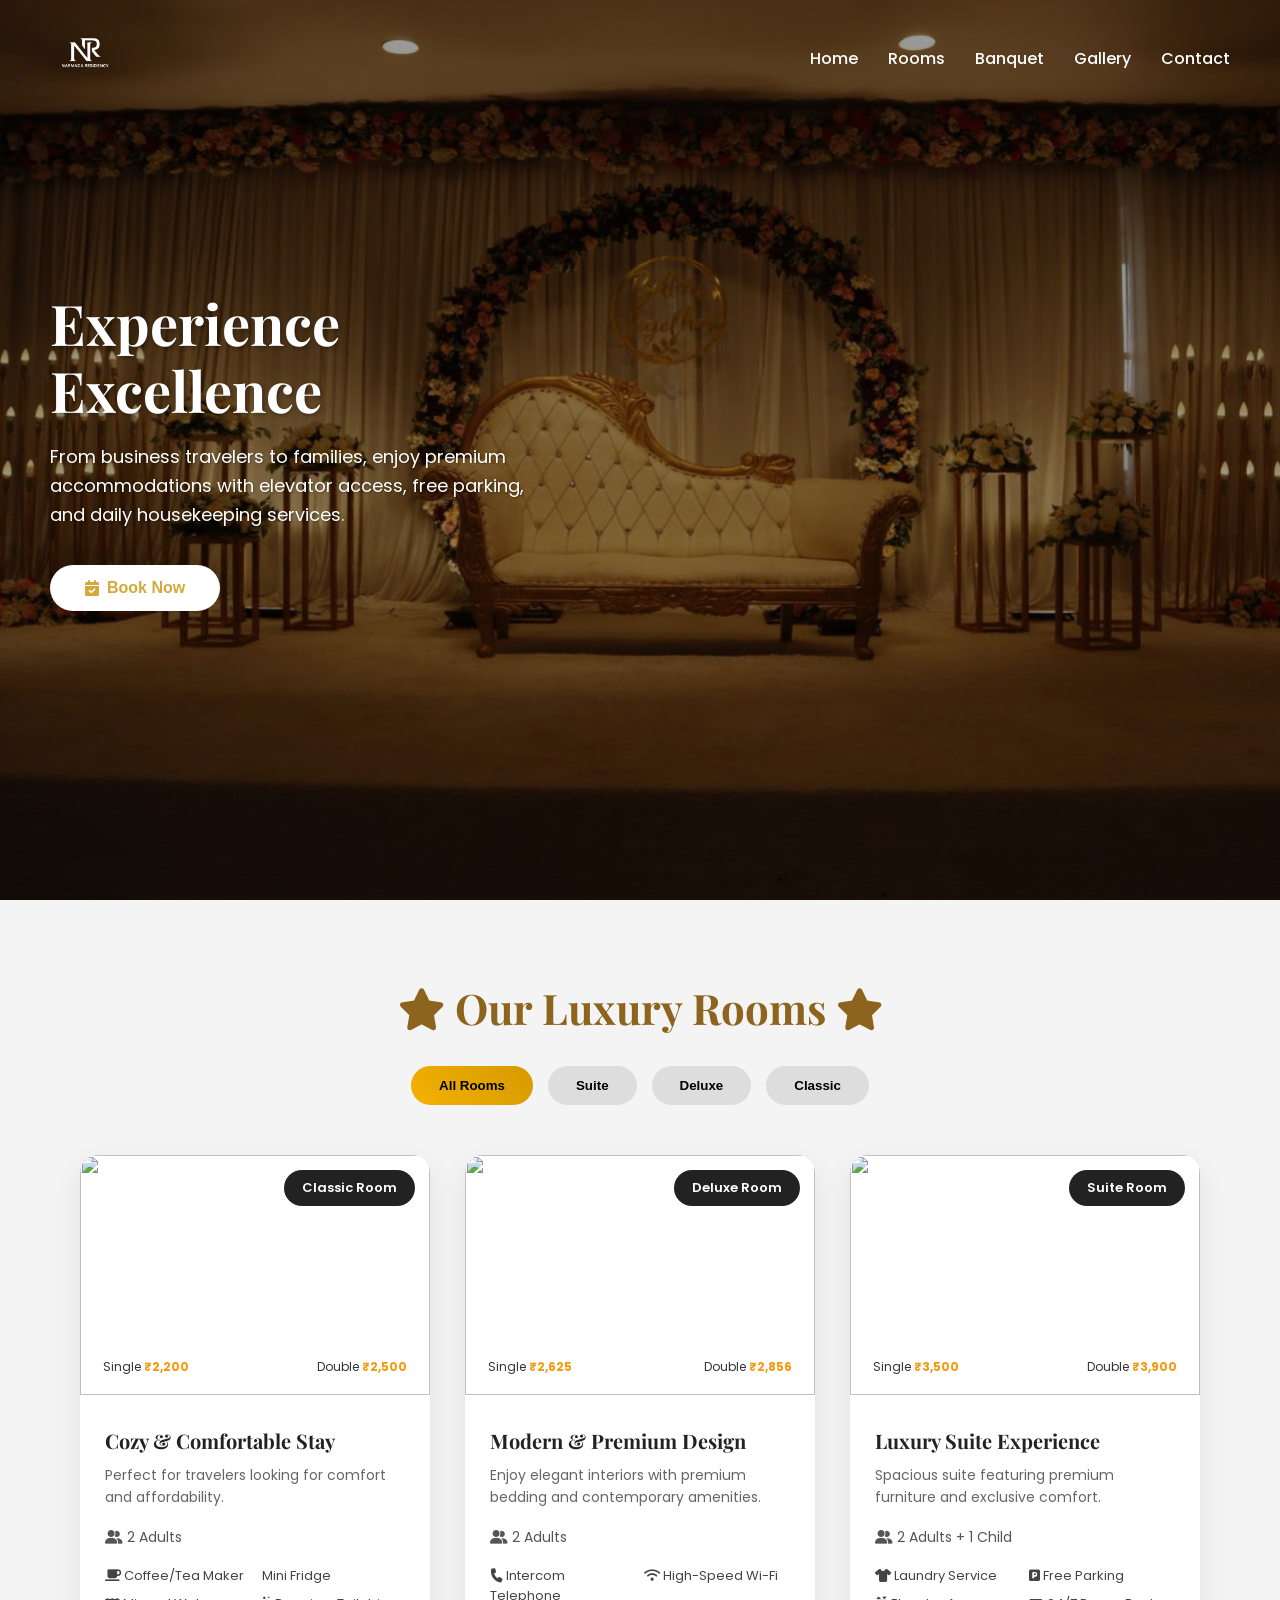
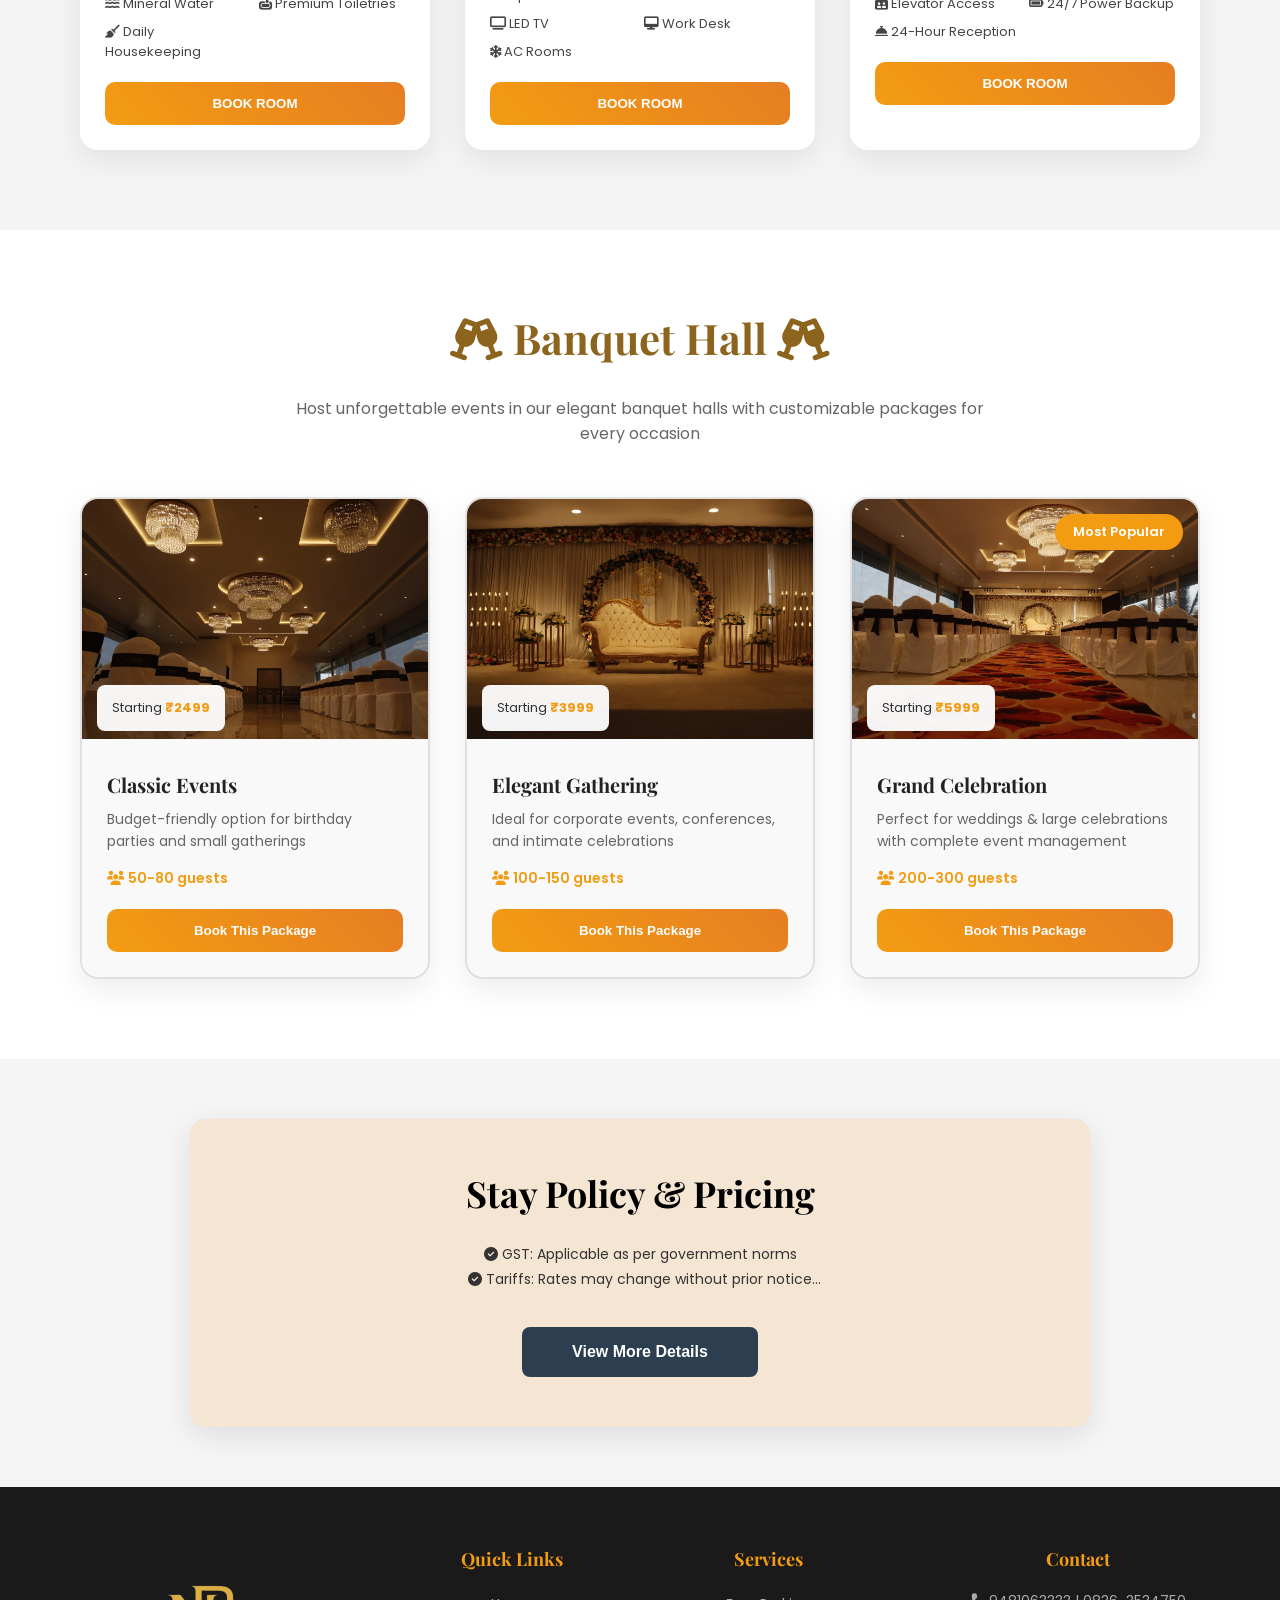
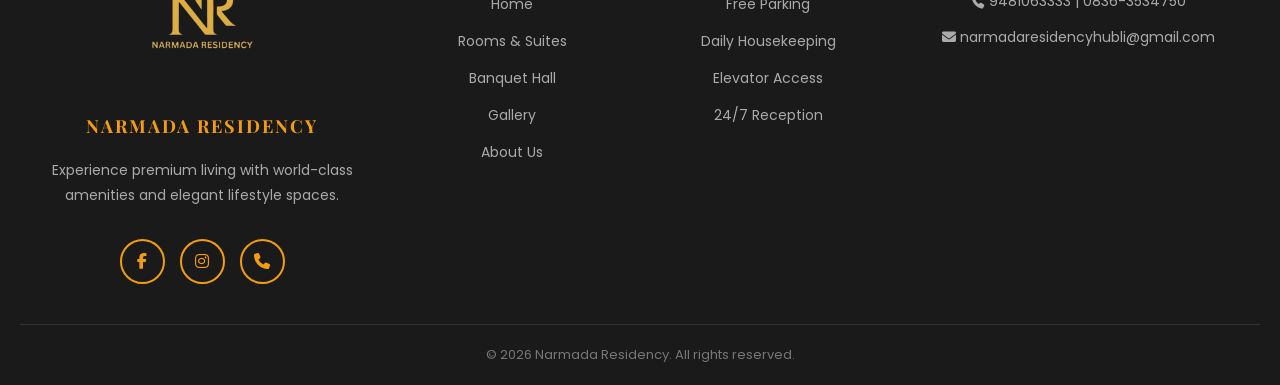
==== index.html @ 9d21f2b7 "Done with code" ====
<!DOCTYPE html>
<html lang="en">
<head>
    <meta charset="UTF-8">
    <meta name="viewport" content="width=device-width, initial-scale=1.0">
    <title>Narmada Residency</title>
    <link rel="stylesheet" href="https://cdnjs.cloudflare.com/ajax/libs/font-awesome/6.5.0/css/all.min.css">
    <link href="https://fonts.googleapis.com/css2?family=Poppins:wght@400;500;600;700&family=Playfair+Display:wght@400;700&display=swap" rel="stylesheet">
    <link href="https://unpkg.com/aos@2.3.1/dist/aos.css" rel="stylesheet">
    <link rel="stylesheet" href="style.css">
</head>
<body>
    <!-- Header -->
    <header>
        <div class="logo">
            <img src="img/logo.png" alt="NR Logo">
        </div>
        <nav class="nav-menu">
            <a href="#hero">Home</a>
            <a href="#rooms-section">Rooms</a>
            <a href="#banquet-section">Banquet</a>
            <a href="gallery.html">Gallery</a>
            <a href="#footer">Contact</a>
        </nav>
        <div class="hamburger">
            <span></span>
            <span></span>
            <span></span>
        </div>
    </header>

    <!-- Hero Section -->
    <section class="hero" id="hero">
        <div class="slider">
            <img src="img/ty5.jpeg" class="slide active">
            <img src="img/hg.JPG" class="slide">
            <img src="img/2w.jpg" class="slide">
        </div>
        <div class="overlay"></div>
        <div class="hero-content" data-aos="fade-right" data-aos-duration="1000">
            <h1>Experience Excellence</h1>
            <p>From business travelers to families, enjoy premium accommodations with elevator access, free parking, and daily housekeeping services.</p>
            <div class="hero-buttons">
                <button class="book-now-btn" onclick="openBookingModal('Select Room')"><i class="fas fa-calendar-check"></i> Book Now</button>
            </div>
        </div>
    </section>

    <!-- Rooms Section -->
    <section class="rooms-section" id="rooms-section" data-aos="fade-up">
        <h2 class="section-title"><i class="fas fa-star"></i> Our Luxury Rooms <i class="fas fa-star"></i></h2>
        <div class="room-tabs">
            <button class="active" data-filter="all">All Rooms</button>
            <button data-filter="suite">Suite</button>
            <button data-filter="deluxe">Deluxe</button>
            <button data-filter="classic">Classic</button>
        </div>
        <div class="rooms-container">
            <!-- Classic Room -->
            <div class="room-card" data-category="classic" data-aos="fade-up" data-aos-delay="100">
                <div class="room-image">
                    <img src="img/213.jpg">
                    <span class="room-label">Classic Room</span>
                    <div class="room-price-tag">
                        <div class="price-row">Single <strong>₹2,200</strong></div>
                    </div>
                    <div class="room-price-right">
                        <div class="price-row">Double <strong>₹2,500</strong></div>
                    </div>
                </div>
                <div class="room-details">
                    <h3>Cozy & Comfortable Stay</h3>
                    <p>Perfect for travelers looking for comfort and affordability.</p>
                    <div class="room-info">
                        <span><i class="fas fa-user-friends"></i> 2 Adults</span>
                    </div>
                    <div class="amenities">
                        <ul>
                            <li><i class="fas fa-coffee"></i> Coffee/Tea Maker</li>
                            <li><i class="fas fa-fridge"></i> Mini Fridge</li>
                            <li><i class="fas fa-water"></i> Mineral Water</li>
                            <li><i class="fas fa-soap"></i> Premium Toiletries</li>
                            <li><i class="fas fa-broom"></i> Daily Housekeeping</li>
                        </ul>
                    </div>
                    <button class="book-room-btn" onclick="openBookingModal('Classic Room', '₹2,200')">BOOK ROOM</button>
                </div>
            </div>
            <!-- Deluxe Room -->
            <div class="room-card" data-category="deluxe" data-aos="fade-up" data-aos-delay="200">
                <div class="room-image">
                    <img src="img/er.JPG">
                    <span class="room-label">Deluxe Room</span>
                    <div class="room-price-tag">
                        <div class="price-row">Single <strong>₹2,625</strong></div>
                    </div>
                    <div class="room-price-right">
                        <div class="price-row">Double <strong>₹2,856</strong></div>
                    </div>
                </div>
                <div class="room-details">
                    <h3>Modern & Premium Design</h3>
                    <p>Enjoy elegant interiors with premium bedding and contemporary amenities.</p>
                    <div class="room-info">
                        <span><i class="fas fa-user-friends"></i> 2 Adults</span>
                    </div>
                    <div class="amenities">
                        <ul>
                            <li><i class="fas fa-phone-alt"></i> Intercom Telephone</li>
                            <li><i class="fas fa-wifi"></i> High-Speed Wi-Fi</li>
                            <li><i class="fas fa-tv"></i> LED TV</li>
                            <li><i class="fas fa-desktop"></i> Work Desk</li>
                            <li><i class="fas fa-snowflake"></i> AC Rooms</li>
                        </ul>
                    </div>
                    <button class="book-room-btn" onclick="openBookingModal('Deluxe Room', '₹2,625')">BOOK ROOM</button>
                </div>
            </div>
            <!-- Suite Room -->
            <div class="room-card" data-category="suite" data-aos="fade-up" data-aos-delay="300">
                <div class="room-image">
                    <img src="img/sr.jpg">
                    <span class="room-label">Suite Room</span>
                    <div class="room-price-tag">
                        <div class="price-row">Single <strong>₹3,500</strong></div>
                    </div>
                    <div class="room-price-right">
                        <div class="price-row">Double <strong>₹3,900</strong></div>
                    </div>
                </div>
                <div class="room-details">
                    <h3>Luxury Suite Experience</h3>
                    <p>Spacious suite featuring premium furniture and exclusive comfort.</p>
                    <div class="room-info">
                        <span><i class="fas fa-user-friends"></i> 2 Adults + 1 Child</span>
                    </div>
                    <div class="amenities">
                        <ul>
                            <li><i class="fas fa-tshirt"></i> Laundry Service</li>
                            <li><i class="fas fa-parking"></i> Free Parking</li>
                            <li><i class="fas fa-elevator"></i> Elevator Access</li>
                            <li><i class="fas fa-battery-full"></i> 24/7 Power Backup</li>
                            <li><i class="fas fa-concierge-bell"></i> 24-Hour Reception</li>
                        </ul>
                    </div>
                    <button class="book-room-btn" onclick="openBookingModal('Suite Room', '₹3,500')">BOOK ROOM</button>
                </div>
            </div>
        </div>
    </section>

    <!-- Banquet Section -->
    <section class="banquet-section" id="banquet-section" data-aos="fade-up">
        <h2 class="section-title"><i class="fas fa-glass-cheers"></i> Banquet Hall <i class="fas fa-glass-cheers"></i></h2>
        <p class="banquet-subtitle">Host unforgettable events in our elegant banquet halls with customizable packages for every occasion</p>
        <div class="banquet-container">
            <div class="banquet-card" data-aos="fade-up" data-aos-delay="100">
                <div class="banquet-image">
                    <img src="img/68.jpeg">
                    <div class="banquet-price-tag">
                        <div class="price-row">Starting <strong>₹2499</strong></div>
                    </div>
                </div>
                <div class="banquet-details">
                    <h3>Classic Events</h3>
                    <p>Budget-friendly option for birthday parties and small gatherings</p>
                    <div class="guest-info"><i class="fas fa-users"></i> 50-80 guests</div>
                    <button class="book-room-btn" onclick="openBookingModal('Classic Events Banquet', '₹2499')">Book This Package</button>
                </div>
            </div>
            <div class="banquet-card" data-aos="fade-up" data-aos-delay="200">
                <div class="banquet-image">
                    <img src="img/ty5.jpeg">
                    <div class="banquet-price-tag">
                        <div class="price-row">Starting <strong>₹3999</strong></div>
                    </div>
                </div>
                <div class="banquet-details">
                    <h3>Elegant Gathering</h3>
                    <p>Ideal for corporate events, conferences, and intimate celebrations</p>
                    <div class="guest-info"><i class="fas fa-users"></i> 100-150 guests</div>
                    <button class="book-room-btn" onclick="openBookingModal('Elegant Gathering Banquet', '₹3999')">Book This Package</button>
                </div>
            </div>
            <div class="banquet-card" data-aos="fade-up" data-aos-delay="300">
                <div class="banquet-image">
                    <img src="img/123.jpeg">
                    <span class="popular-badge">Most Popular</span>
                    <div class="banquet-price-tag">
                        <div class="price-row">Starting <strong>₹5999</strong></div>
                    </div>
                </div>
                <div class="banquet-details">
                    <h3>Grand Celebration</h3>
                    <p>Perfect for weddings & large celebrations with complete event management</p>
                    <div class="guest-info"><i class="fas fa-users"></i> 200-300 guests</div>
                    <button class="book-room-btn" onclick="openBookingModal('Grand Celebration Banquet', '₹5999')">Book This Package</button>
                </div>
            </div>
        </div>
    </section>

    <!-- Policy Banner -->
    <section class="policy-banner" data-aos="fade-up">
        <div class="policy-banner-content">
            <h2>Stay Policy & Pricing</h2>
            <p id="policyText">
                <i class="fas fa-check-circle"></i> GST: Applicable as per government norms<br>
                <i class="fas fa-check-circle"></i> Tariffs: Rates may change without prior notice<br>
                <i class="fas fa-check-circle"></i> Check-in: Flexible 23-hour stay policy available<br>
                <i class="fas fa-check-circle"></i> Early Check-in / Late Check-out: Subject to availability<br>
                <i class="fas fa-check-circle"></i> Check-out: 11:00 AM (late check-out available on request)<br>
                <i class="fas fa-check-circle"></i> ID Requirement: Valid government ID mandatory at check-in<br>
                <i class="fas fa-check-circle"></i> Extra Bed: ₹500 + GST (subject to availability; charged as per government norms)
            </p>
            <button class="view-details-btn" onclick="togglePolicy()">View More Details</button>
        </div>
    </section>

    <!-- Footer -->
    <footer id="footer" data-aos="fade-up">
        <div class="footer-container">
            <div class="footer-brand">
                <img src="img/logo.png" alt="NR Logo">
                <h3>NARMADA RESIDENCY</h3>
                <p>Experience premium living with world-class amenities and elegant lifestyle spaces.</p>
                <div class="social-links">
                    <a href="https://www.facebook.com/share/1QXzxECX62/"><i class="fab fa-facebook-f"></i></a>
                    <a href="https://www.instagram.com/narmada_residency_hubli?igsh=MW96bGdyOGV1NDl5cA=="><i class="fab fa-instagram"></i></a>
                    <a href="tel:+919481063333"><i class="fas fa-phone"></i></a>
                </div>
            </div>
            <div class="footer-links">
                <h4>Quick Links</h4>
                <ul>
                    <li><a href="#hero">Home</a></li>
                    <li><a href="#rooms-section">Rooms & Suites</a></li>
                    <li><a href="#banquet-section">Banquet Hall</a></li>
                    <li><a href="gallery.html">Gallery</a></li>
                    <li><a href="#footer">About Us</a></li>
                </ul>
            </div>
            <div class="footer-links">
                <h4>Services</h4>
                <ul>
                    <li><a href="#">Free Parking</a></li>
                    <li><a href="#">Daily Housekeeping</a></li>
                    <li><a href="#">Elevator Access</a></li>
                    <li><a href="#">24/7 Reception</a></li>
                </ul>
            </div>
            <div class="footer-contact">
                <h4>Contact</h4>
                <p><i class="fas fa-phone-alt"></i> <a href="tel:9481063333">9481063333 | 0836-3534750</a></p>
                <p><i class="fas fa-envelope"></i> <a href="mailto:narmadaresidencyhubli@gmail.com">narmadaresidencyhubli@gmail.com</a></p>
            </div>
        </div>
        <div class="copyright">
            <p>&copy; 2026 Narmada Residency. All rights reserved.</p>
        </div>
    </footer>

    <!-- BOOKING MODAL -->
    <div id="bookingModal" class="modal">
        <div class="modal-content">
            <span class="close-btn" onclick="closeModal()">&times;</span>
            <div id="step1" class="step active">
                <h2>Book <span id="modalRoomName">Room</span></h2>
                <div class="modal-price">Price: <span id="modalPrice">₹0</span>/night</div>
                <form id="bookingForm">
                    <div class="form-group">
                        <label>Check-in Date</label>
                        <input type="date" id="checkinDate" required>
                    </div>
                    <div class="form-group">
                        <label>Check-out Date</label>
                        <input type="date" id="checkoutDate" required>
                    </div>
                    <div class="form-group">
                        <label>Number of Guests</label>
                        <input type="number" id="guests" value="1" min="1" required>
                    </div>
                    <div class="form-group">
                        <label>Full Name</label>
                        <input type="text" id="fullName" placeholder="Enter your full name" required>
                    </div>
                    <div class="form-group">
                        <label>Phone Number</label>
                        <input type="tel" id="phone" placeholder="+91 12345 67890" required>
                    </div>
                    <button type="button" class="next-btn" onclick="goToStep2()">Next</button>
                </form>
            </div>
            <div id="step2" class="step">
                <h2>Confirm Booking</h2>
                <div class="booking-summary">
                    <p><strong>Room:</strong> <span id="summaryRoomName">Room</span></p>
                    <p><strong>Price:</strong> <span id="summaryPrice">₹0</span>/night</p>
                    <p><strong>Check-in:</strong> <span id="summaryCheckin">-</span></p>
                    <p><strong>Check-out:</strong> <span id="summaryCheckout">-</span></p>
                    <p><strong>Guests:</strong> <span id="summaryGuests">1</span></p>
                    <p><strong>Name:</strong> <span id="summaryName">-</span></p>
                    <p><strong>Phone:</strong> <span id="summaryPhone">-</span></p>
                </div>
                <div class="payment-options">
                    <label>Payment Option</label>
                    <div>
                        <input type="radio" name="payment" value="hotel" id="payHotel" checked>
                        <label for="payHotel"><strong>Pay at Hotel</strong><br><span>Complete payment during check-in</span></label>
                    </div>
                    <div>
                        <input type="radio" name="payment" value="advance" id="payAdvance">
                        <label for="payAdvance"><strong>Non-refundable Advance</strong><br><span>Pay now and save 10%</span></label>
                    </div>
                </div>
                <div class="modal-buttons">
                    <button type="button" class="back-btn" onclick="goToStep1()">Back</button>
                    <button type="button" class="submit-btn" onclick="submitBooking()">Confirm Booking</button>
                </div>
            </div>
            <div id="step3" class="step">
                <div class="success-message">
                    <div class="success-icon">✓</div>
                    <h3>Booking Confirmed!</h3>
                    <p>Your booking request has been received. We will contact you shortly to confirm your reservation.</p>
                    <button class="close-success" onclick="closeModal()">Close</button>
                </div>
            </div>
        </div>
    </div>

    <script src="https://unpkg.com/aos@2.3.1/dist/aos.js"></script>
    <script src="script.js"></script>
</body>
</html>
---- style.css ----
/* Base Styles */
* {
    margin: 0;
    padding: 0;
    box-sizing: border-box;
}

body {
    font-family: 'Poppins', sans-serif;
    overflow-x: hidden;
    color: #333;
    background: #faf7f2;
}

h1, h2, h3, h4 {
    font-family: 'Playfair Display', serif;
}

/* Custom Scrollbar */
::-webkit-scrollbar {
    width: 10px;
}

::-webkit-scrollbar-track {
    background: #f1f1f1;
}

::-webkit-scrollbar-thumb {
    background: #a0abaa;
    border-radius: 5px;
}

::-webkit-scrollbar-thumb:hover {
    background: #007a6e;
}

/* Header Styles */
header {
    position: fixed;
    top: 0;
    left: 0;
    width: 100%;
    display: flex;
    justify-content: space-between;
    align-items: center;
    padding: 20px 50px;
    z-index: 1000;
    transition: all 0.4s cubic-bezier(0.165, 0.84, 0.44, 1);
    background: transparent;
}

header.scrolled {
    background: rgba(255, 255, 255, 0.95);
    backdrop-filter: blur(10px);
    box-shadow: 0 5px 30px rgba(0, 0, 0, 0.1);
    padding: 15px 50px;
}

.logo {
    transition: transform 0.3s ease;
}

.logo:hover {
    transform: scale(1.05);
}

.logo img {
    height: 70px;
    width: auto;
    filter: brightness(0) invert(1);
    transition: all 0.3s ease;
}

header.scrolled .logo img {
    filter: none;
}

.nav-menu {
    display: flex;
    gap: 30px;
    align-items: center;
}

.nav-menu a {
    color: white;
    text-decoration: none;
    font-weight: 500;
    font-size: 16px;
    position: relative;
    padding: 5px 0;
    transition: color 0.3s ease;
}

header.scrolled .nav-menu a {
    color: #333;
}

.nav-menu a::after {
    content: '';
    position: absolute;
    bottom: 0;
    left: 0;
    width: 0;
    height: 2px;
    background: #f39c12;
    transition: width 0.3s cubic-bezier(0.165, 0.84, 0.44, 1);
}

.nav-menu a:hover::after {
    width: 100%;
}

.hamburger {
    display: none;
    flex-direction: column;
    cursor: pointer;
    z-index: 1001;
}

.hamburger span {
    width: 25px;
    height: 3px;
    background: white;
    margin: 2px 0;
    transition: all 0.3s ease;
}

header.scrolled .hamburger span {
    background: #333;
}

/* Hero Section */
.hero {
    height: 100vh;
    position: relative;
    display: flex;
    align-items: center;
    justify-content: flex-start;
    overflow: hidden;
}

.slider {
    position: absolute;
    width: 100%;
    height: 100%;
    top: 0;
    left: 0;
}

.slide {
    position: absolute;
    width: 100%;
    height: 100%;
    object-fit: cover;
    opacity: 0;
    transition: opacity 1.5s ease-in-out;
}

.slide.active {
    opacity: 1;
}

.overlay {
    position: absolute;
    top: 0;
    left: 0;
    width: 100%;
    height: 100%;
    background: rgba(0, 0, 0, 0.4);
    z-index: 1;
}

.hero-content {
    position: relative;
    z-index: 2;
    max-width: 600px;
    padding: 0 50px;
    color: #fff;
    animation: fadeInLeft 1s ease-out;
}

.hero-content h1 {
    font-size: 56px;
    color: #fff;
    margin-bottom: 20px;
    font-weight: 700;
    line-height: 1.2;
    text-shadow: 2px 2px 4px rgba(0,0,0,0.3);
}

.hero-content p {
    font-size: 18px;
    line-height: 1.6;
    margin-bottom: 35px;
    text-shadow: 1px 1px 2px rgba(0,0,0,0.3);
}

.hero-buttons {
    display: flex;
    gap: 15px;
    flex-wrap: wrap;
}

.contact-btn, .book-now-btn {
    padding: 14px 35px;
    border-radius: 30px;
    font-size: 16px;
    font-weight: 600;
    cursor: pointer;
    transition: 0.3s;
    border: none;
    display: flex;
    align-items: center;
    gap: 8px;
}

.contact-btn {
    background: #d4a93c;
    color: #000;
}

.contact-btn:hover {
    background: #f0c14b;
    transform: translateY(-3px);
}

.book-now-btn {
    background: #fff;
    color: #d4a93c;
}

.book-now-btn:hover {
    background: #f0f0f0;
    transform: translateY(-3px);
}

/* Rooms Section */
.rooms-section {
    background: #f4f4f4;
    padding: 80px 60px;
    text-align: center;
}

.section-title {
    font-size: 42px;
    color: #8c641e;
    margin-bottom: 30px;
    font-weight: 700;
}

.room-tabs {
    display: flex;
    justify-content: center;
    gap: 15px;
    margin-bottom: 50px;
    flex-wrap: wrap;
}

.room-tabs button {
    padding: 12px 28px;
    border-radius: 30px;
    border: none;
    background: #ddd;
    font-weight: 600;
    cursor: pointer;
    transition: 0.3s;
}

.room-tabs button.active,
.room-tabs button:hover {
    background: linear-gradient(45deg, #f5b100, #d49a00);
    color: #000;
}

.rooms-container {
    display: flex;
    justify-content: center;
    gap: 35px;
    flex-wrap: wrap;
}

.room-card {
    width: 350px;
    background: #fff;
    border-radius: 18px;
    overflow: hidden;
    box-shadow: 0 10px 30px rgba(0,0,0,0.08);
    transition: 0.4s;
    text-align: left;
}

.room-card:hover {
    transform: translateY(-10px);
    box-shadow: 0 20px 40px rgba(0,0,0,0.15);
}

.room-image {
    position: relative;
}

.room-image img {
    width: 100%;
    height: 240px;
    object-fit: cover;
}

.room-label {
    position: absolute;
    top: 15px;
    right: 15px;
    background: #222;
    color: #fff;
    padding: 8px 18px;
    font-size: 13px;
    border-radius: 20px;
    font-weight: 600;
}

.room-price-tag {
    position: absolute;
    bottom: 15px;
    left: 15px;
    background: rgba(255, 255, 255, 0.95);
    padding: 8px 8px;
    border-radius: 30px;
    font-size: 12px;
    color: #333;
}

.room-price-tag .price-row {
    margin: 3px 0;
}

.room-price-tag strong {
    color: #f39c12;
    font-weight: 700;
}

.room-price-right {
    position: absolute;
    bottom: 15px;
    right: 15px;
    background: rgba(255, 255, 255, 0.95);
    padding: 8px 8px;
    border-radius: 30px;
    font-size: 12px;
    color: #333;
}

.room-price-right .price-row {
    margin: 3px 0;
}

.room-price-right strong {
    color: #f39c12;
    font-weight: 700;
}

.room-details {
    padding: 25px;
}

.room-details h3 {
    font-size: 20px;
    margin-bottom: 10px;
    color: #222;
}

.room-details p {
    font-size: 14px;
    color: #666;
    margin-bottom: 18px;
    line-height: 1.6;
}

.room-info {
    display: flex;
    justify-content: space-between;
    font-size: 14px;
    color: #555;
    margin-bottom: 18px;
}

.amenities ul {
    display: grid;
    grid-template-columns: 1fr 1fr;
    gap: 8px;
    list-style: none;
    font-size: 13px;
    margin-bottom: 20px;
    color: #444;
}

.book-room-btn {
    width: 100%;
    padding: 14px;
    border: none;
    background: linear-gradient(45deg,#f39c12,#e67e22);
    color: #fff;
    border-radius: 10px;
    cursor: pointer;
    font-weight: 600;
    transition: 0.3s;
    display: flex;
    align-items: center;
    justify-content: center;
}

.book-room-btn:hover {
    transform: scale(1.04);
    box-shadow: 0 10px 20px rgba(230,126,34,0.4);
}

/* Banquet Section */
.banquet-section {
    background: #fff;
    padding: 80px 60px;
    text-align: center;
}

.banquet-subtitle {
    font-size: 16px;
    color: #666;
    max-width: 700px;
    margin: 0 auto 50px;
    line-height: 1.6;
}

.banquet-container {
    display: flex;
    justify-content: center;
    gap: 35px;
    flex-wrap: wrap;
}

.banquet-card {
    width: 350px;
    background: #f9f9f9;
    border-radius: 18px;
    overflow: hidden;
    box-shadow: 0 10px 30px rgba(0,0,0,0.08);
    transition: 0.4s;
    border: 2px solid #e0e0e0;
}

.banquet-card:hover {
    transform: translateY(-10px);
    box-shadow: 0 20px 40px rgba(0,0,0,0.15);
}

.banquet-image {
    position: relative;
}

.banquet-image img {
    width: 100%;
    height: 240px;
    object-fit: cover;
}

.banquet-price-tag {
    position: absolute;
    bottom: 15px;
    left: 15px;
    background: rgba(255, 255, 255, 0.95);
    padding: 10px 15px;
    border-radius: 8px;
    font-size: 13px;
    color: #333;
}

.banquet-price-tag .price-row {
    margin: 3px 0;
}

.banquet-price-tag strong {
    color: #f39c12;
    font-weight: 700;
}

.popular-badge {
    position: absolute;
    top: 15px;
    right: 15px;
    background: #f39c12;
    color: #fff;
    padding: 8px 18px;
    font-size: 13px;
    border-radius: 20px;
    font-weight: 600;
}

.banquet-details {
    padding: 25px;
    text-align: left;
}

.banquet-details h3 {
    font-size: 20px;
    margin-bottom: 10px;
    color: #222;
}

.banquet-details p {
    font-size: 14px;
    color: #666;
    margin-bottom: 15px;
    line-height: 1.6;
}

.guest-info {
    font-size: 14px;
    color: #f39c12;
    font-weight: 600;
    margin-bottom: 20px;
}

/* Policy Banner */
.policy-banner {
    background: #f5f5f5;
    padding: 60px 20px;
}

.policy-banner-content {
    max-width: 900px;
    margin: 0 auto;
    text-align: center;
    background: #f5e6d3;
    padding: 50px 60px;
    border-radius: 15px;
    box-shadow: 0 8px 30px rgba(0,0,0,0.1);
}

.policy-banner-content h2 {
    font-size: 36px;
    color: #000;
    margin-bottom: 25px;
    font-weight: 700;
}

#policyText {
    font-size: 14px;
    text-align: center;
    color: #333;
    line-height: 1.8;
    margin-bottom: 35px;
    overflow: hidden;
    display: -webkit-box;
    -webkit-line-clamp: 2;
    -webkit-box-orient: vertical;
}

.view-details-btn {
    background: #2c3e50;
    color: #fff;
    padding: 16px 50px;
    border: none;
    border-radius: 8px;
    font-size: 16px;
    font-weight: 600;
    cursor: pointer;
    transition: 0.3s;
}

.view-details-btn:hover {
    background: #34495e;
}

/* Footer */
footer {
    background: #1a1a1a;
    color: #ccc;
    padding: 60px 20px 20px;
}

.footer-container {
    max-width: 1200px;
    margin: 0 auto;
    display: grid;
    grid-template-columns: 1.5fr 1fr 1fr 1.5fr;
    gap: 40px;
}

.footer-brand {
    text-align: center;
}

.footer-brand img {
    height: 150px;
    margin-bottom: 10px;
    transition: transform 0.3s ease;
}

.footer-brand img:hover {
    transform: scale(1.05);
}

.footer-brand h3 {
    font-size: 18px;
    color: #f39c12;
    margin-bottom: 20px;
    letter-spacing: 2px;
}

.footer-brand p {
    font-size: 14px;
    line-height: 1.8;
    color: #aaa;
    margin-bottom: 30px;
}

.social-links {
    display: flex;
    gap: 15px;
    justify-content: center;
}

.social-links a {
    width: 45px;
    height: 45px;
    border: 2px solid #f39c12;
    border-radius: 50%;
    display: flex;
    align-items: center;
    justify-content: center;
    color: #f39c12;
    text-decoration: none;
    transition: 0.3s;
}

.social-links a:hover {
    background: #f39c12;
    color: #fff;
    transform: translateY(-3px);
}

.footer-links {
    text-align: center;
}

.footer-links h4 {
    font-size: 18px;
    color: #f39c12;
    margin-bottom: 20px;
}

.footer-links ul {
    list-style: none;
    padding: 0;
}

.footer-links ul li {
    margin-bottom: 12px;
}

.footer-links ul li a {
    color: #aaa;
    text-decoration: none;
    font-size: 14px;
    transition: 0.3s;
}

.footer-links ul li a:hover {
    color: #f39c12;
}

.footer-contact {
    text-align: center;
}

.footer-contact h4 {
    font-size: 18px;
    color: #f39c12;
    margin-bottom: 20px;
}

.footer-contact p {
    font-size: 14px;
    color: #aaa;
    margin-bottom: 15px;
}

.footer-contact a {
    color: #aaa;
    text-decoration: none;
    transition: 0.3s;
}

.footer-contact a:hover {
    color: #f39c12;
}

.copyright {
    text-align: center;
    margin-top: 40px;
    padding-top: 20px;
    border-top: 1px solid #333;
    font-size: 13px;
    color: #777;
}

/* Modal */
.modal {
    display: none;
    position: fixed;
    top: 0;
    left: 0;
    width: 100%;
    height: 100%;
    background: rgba(0, 0, 0, 0.8);
    z-index: 2000;
    align-items: center;
    justify-content: center;
    animation: fadeIn 0.5s;
}

.modal.active {
    display: flex;
}

.modal-content {
    background: #fff;
    padding: 0;
    border-radius: 15px;
    max-width: 500px;
    width: 90%;
    position: relative;
    animation: slideUp 0.5s;
    overflow: hidden;
}

.close-btn {
    position: absolute;
    top: 15px;
    right: 15px;
    font-size: 24px;
    cursor: pointer;
    color: #777;
    z-index: 10;
}

.step {
    padding: 30px;
    display: none;
}

.step.active {
    display: block;
}

.step h2 {
    margin-bottom: 20px;
    color: #333;
}

.modal-price {
    background: #fef5e7;
    padding: 15px;
    border-radius: 8px;
    margin-bottom: 20px;
    font-weight: 600;
    color: #f39c12;
}

.form-group {
    margin-bottom: 15px;
}

.form-group label {
    display: block;
    margin-bottom: 5px;
    color: #333;
    font-weight: 500;
}

.form-group input {
    width: 100%;
    padding: 12px;
    border: 1px solid #ddd;
    border-radius: 8px;
    font-family: 'Poppins', sans-serif;
}

.next-btn, .back-btn, .submit-btn {
    width: 100%;
    padding: 14px;
    border: none;
    border-radius: 8px;
    font-weight: 600;
    cursor: pointer;
    transition: 0.3s;
}

.next-btn {
    background: #f39c12;
    color: #fff;
    margin-top: 10px;
}

.next-btn:hover {
    background: #e67e22;
}

.back-btn {
    background: #fff;
    color: #333;
    border: 1px solid #ddd;
    margin-right: 10px;
}

.back-btn:hover {
    background: #f5f5f5;
}

.submit-btn {
    background: #27ae60;
    color: #fff;
}

.submit-btn:hover {
    background: #2ecc71;
}

.booking-summary {
    background: #f9f9f9;
    padding: 20px;
    border-radius: 8px;
    margin-bottom: 20px;
}

.booking-summary p {
    margin-bottom: 8px;
    color: #555;
}

.payment-options {
    margin: 20px 0;
}

.payment-options label {
    display: block;
    margin-bottom: 10px;
    color: #333;
    font-weight: 500;
}

.payment-options > div {
    border: 1px solid #ddd;
    padding: 12px;
    border-radius: 8px;
    margin-bottom: 10px;
    cursor: pointer;
    transition: 0.3s;
}

.payment-options > div:hover {
    border-color: #f39c12;
}

.payment-options input[type="radio"] {
    margin-right: 10px;
}

.payment-options label span {
    font-size: 12px;
    color: #666;
}

.modal-buttons {
    display: flex;
    gap: 10px;
}

.modal-buttons button {
    flex: 1;
}

.success-message {
    text-align: center;
    padding: 40px 20px;
}

.success-icon {
    width: 80px;
    height: 80px;
    background: #27ae60;
    border-radius: 50%;
    display: flex;
    align-items: center;
    justify-content: center;
    margin: 0 auto 20px;
    color: #fff;
    font-size: 40px;
}

.success-message h3 {
    margin-bottom: 15px;
}

.success-message p {
    color: #666;
    margin-bottom: 20px;
}

.close-success {
    padding: 12px 30px;
    background: #fff;
    color: #333;
    border: 1px solid #ddd;
    border-radius: 8px;
    font-weight: 600;
    cursor: pointer;
    transition: 0.3s;
}

.close-success:hover {
    background: #f5f5f5;
}

/* Animations */
@keyframes fadeIn {
    from { opacity: 0; }
    to { opacity: 1; }
}

@keyframes fadeInLeft {
    from { opacity: 0; transform: translateX(-50px); }
    to { opacity: 1; transform: translateX(0); }
}

@keyframes slideUp {
    from { transform: translateY(50px); opacity: 0; }
    to { transform: translateY(0); opacity: 1; }
}

@keyframes pop {
    0% { transform: scale(0.9); opacity: 0; }
    60% { transform: scale(1.05); }
    100% { transform: scale(1); opacity: 1; }
}

/* Hover Effects */
.room-card, .banquet-card {
    transition: transform 0.3s ease, box-shadow 0.3s ease;
}

.room-card:hover, .banquet-card:hover {
    transform: translateY(-10px);
    box-shadow: 0 20px 40px rgba(0,0,0,0.15);
}

.banquet-card:hover .banquet-image img {
    transform: scale(1.05);
    transition: transform 0.5s ease;
}

.room-image img {
    transition: transform 0.5s ease;
}

.room-card:hover .room-image img {
    transform: scale(1.05);
}

/* Responsive */
@media (max-width: 992px) {
    .rooms-section, .banquet-section {
        padding: 40px 30px;
    }
}

@media (max-width: 768px) {
    .room-card, .banquet-card {
        width: 100%;
        max-width: 400px;
    }

    .room-info {
        flex-direction: column;
        gap: 5px;
    }

    .footer-container {
        grid-template-columns: 1fr !important;
        gap: 30px !important;
    }

    .hero-content {
        padding: 0 30px;
    }

    .hero-content h1 {
        font-size: 36px;
    }

    .hero-buttons {
        flex-direction: column;
        align-items: center;
    }

    .footer-brand, .footer-links, .footer-contact {
        text-align: center;
    }

    .hamburger {
        display: flex;
    }

    .nav-menu {
        position: fixed;
        top: 0;
        right: -100%;
        width: 80%;
        height: 100vh;
        background: #fff;
        flex-direction: column;
        align-items: center;
        justify-content: center;
        gap: 30px;
        transition: right 0.3s ease;
    }

    .nav-menu.active {
        right: 0;
    }

    .nav-menu a {
        color: #333;
    }
}
.fa-phone-alt {
    transform: rotate(100deg);
    display: inline-block; /* Important for rotation */
}
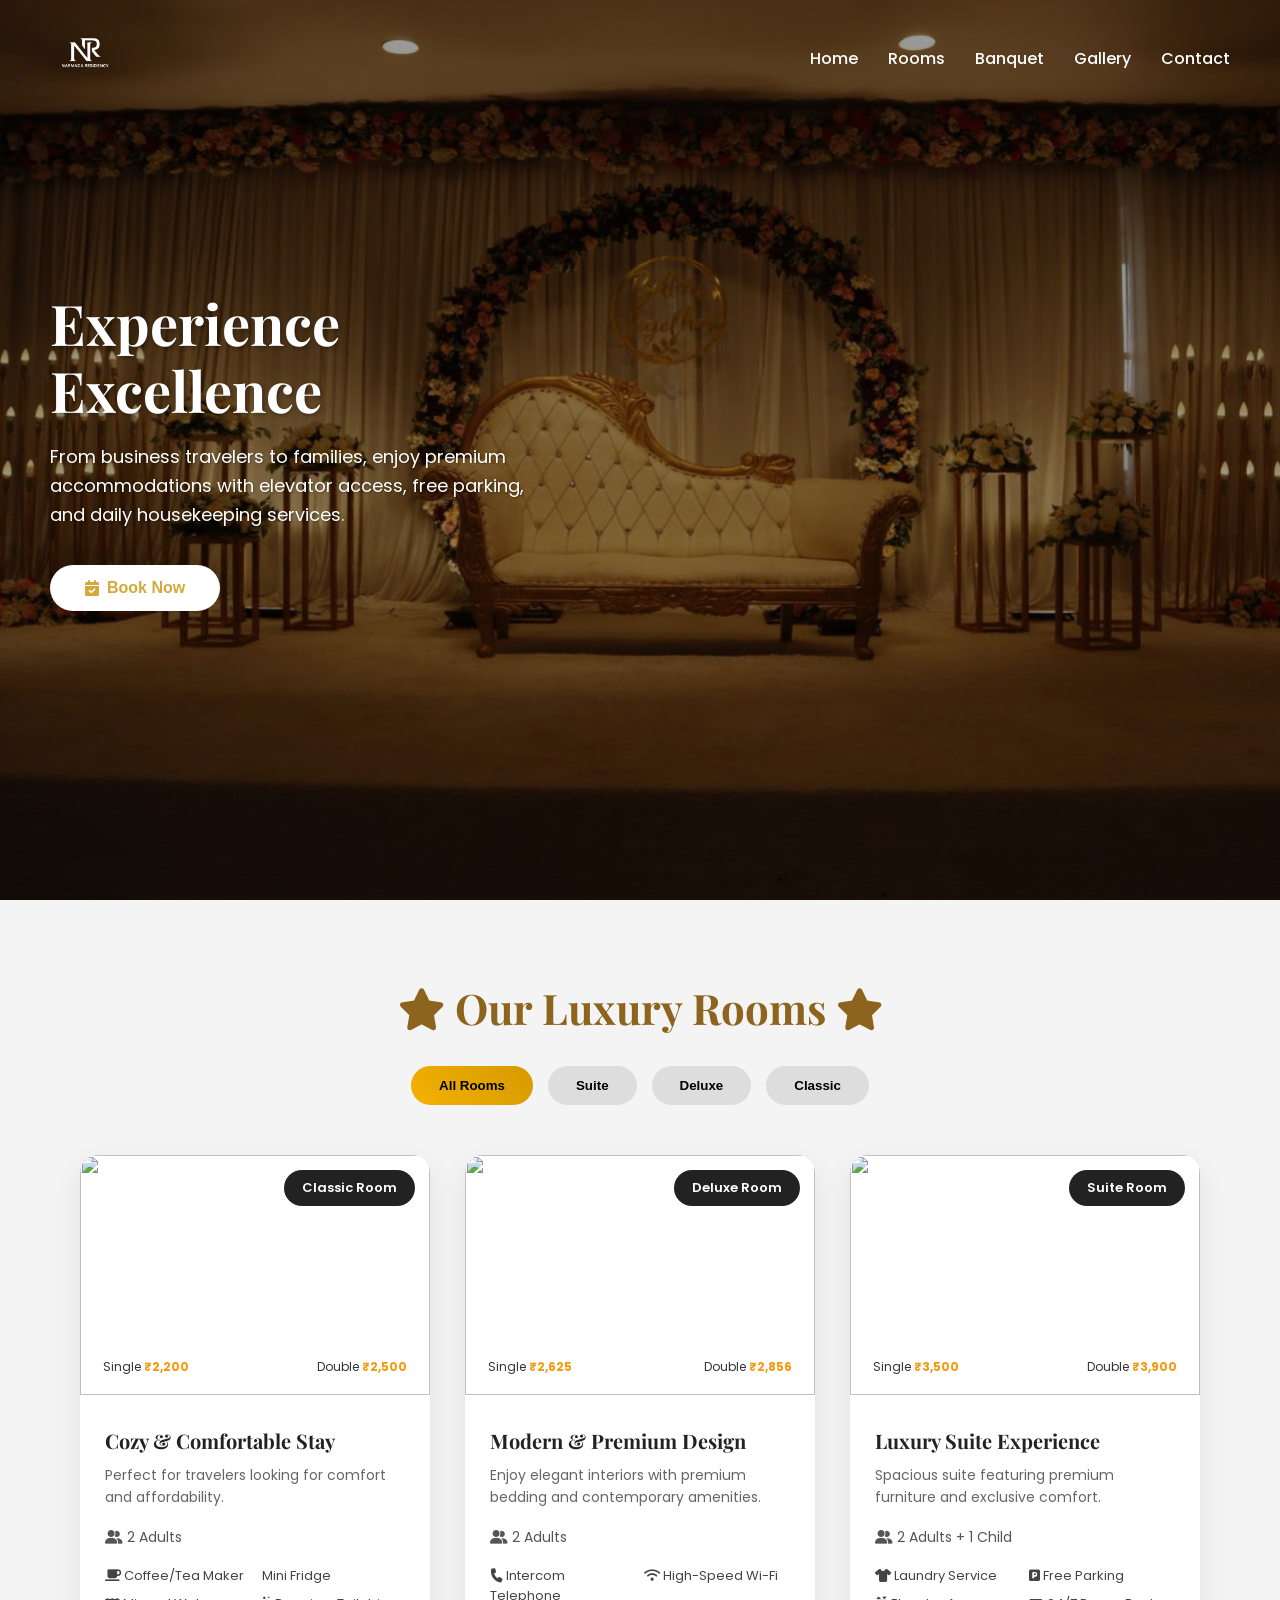
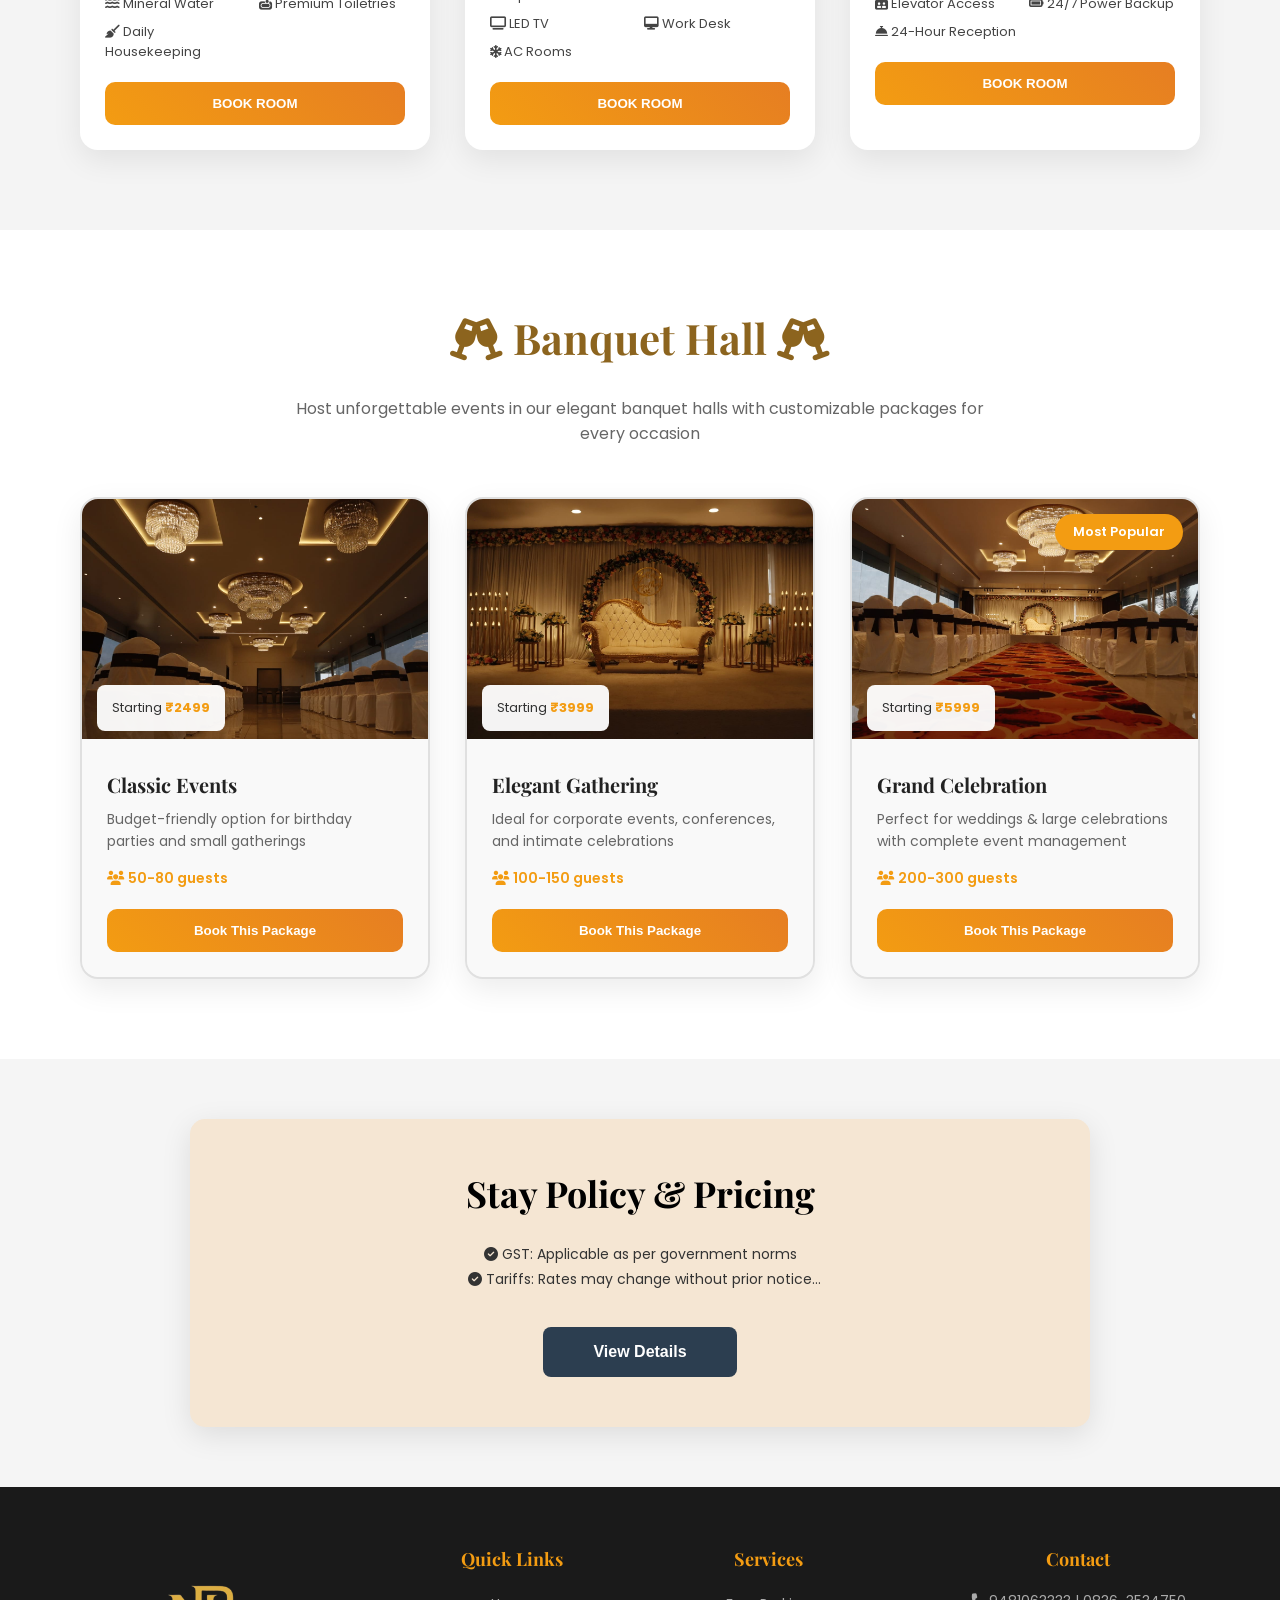
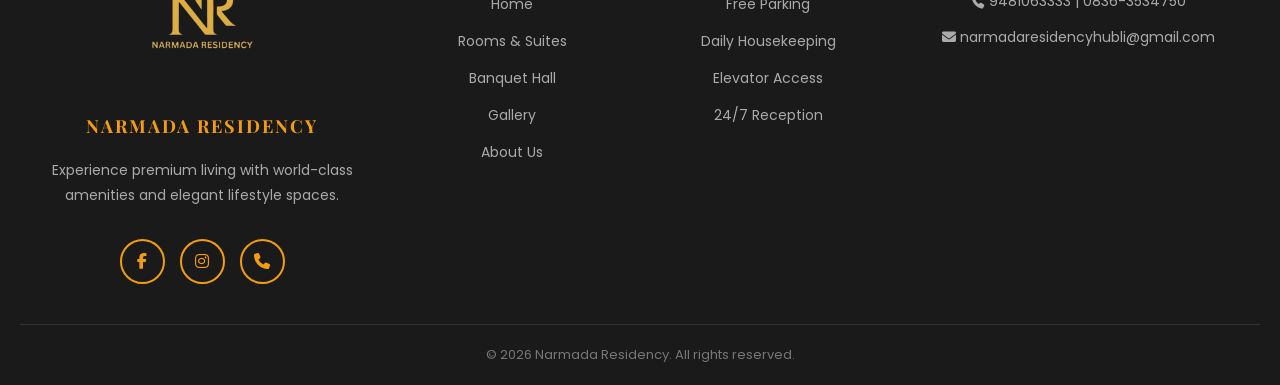
==== commit aab64180: "Done with code" ====
--- a/index.html
+++ b/index.html
@@ -34,7 +34,7 @@
         <div class="slider">
             <img src="img/ty5.jpeg" class="slide active">
             <img src="img/hg.JPG" class="slide">
-            <img src="img/2w.jpg" class="slide">
+            <img src="img/68.jpeg" class="slide">
         </div>
         <div class="overlay"></div>
         <div class="hero-content" data-aos="fade-right" data-aos-duration="1000">
@@ -213,7 +213,7 @@
                 <i class="fas fa-check-circle"></i> ID Requirement: Valid government ID mandatory at check-in<br>
                 <i class="fas fa-check-circle"></i> Extra Bed: ₹500 + GST (subject to availability; charged as per government norms)
             </p>
-            <button class="view-details-btn" onclick="togglePolicy()">View More Details</button>
+            <button class="view-details-btn" onclick="togglePolicy()">View  Details</button>
         </div>
     </section>
 
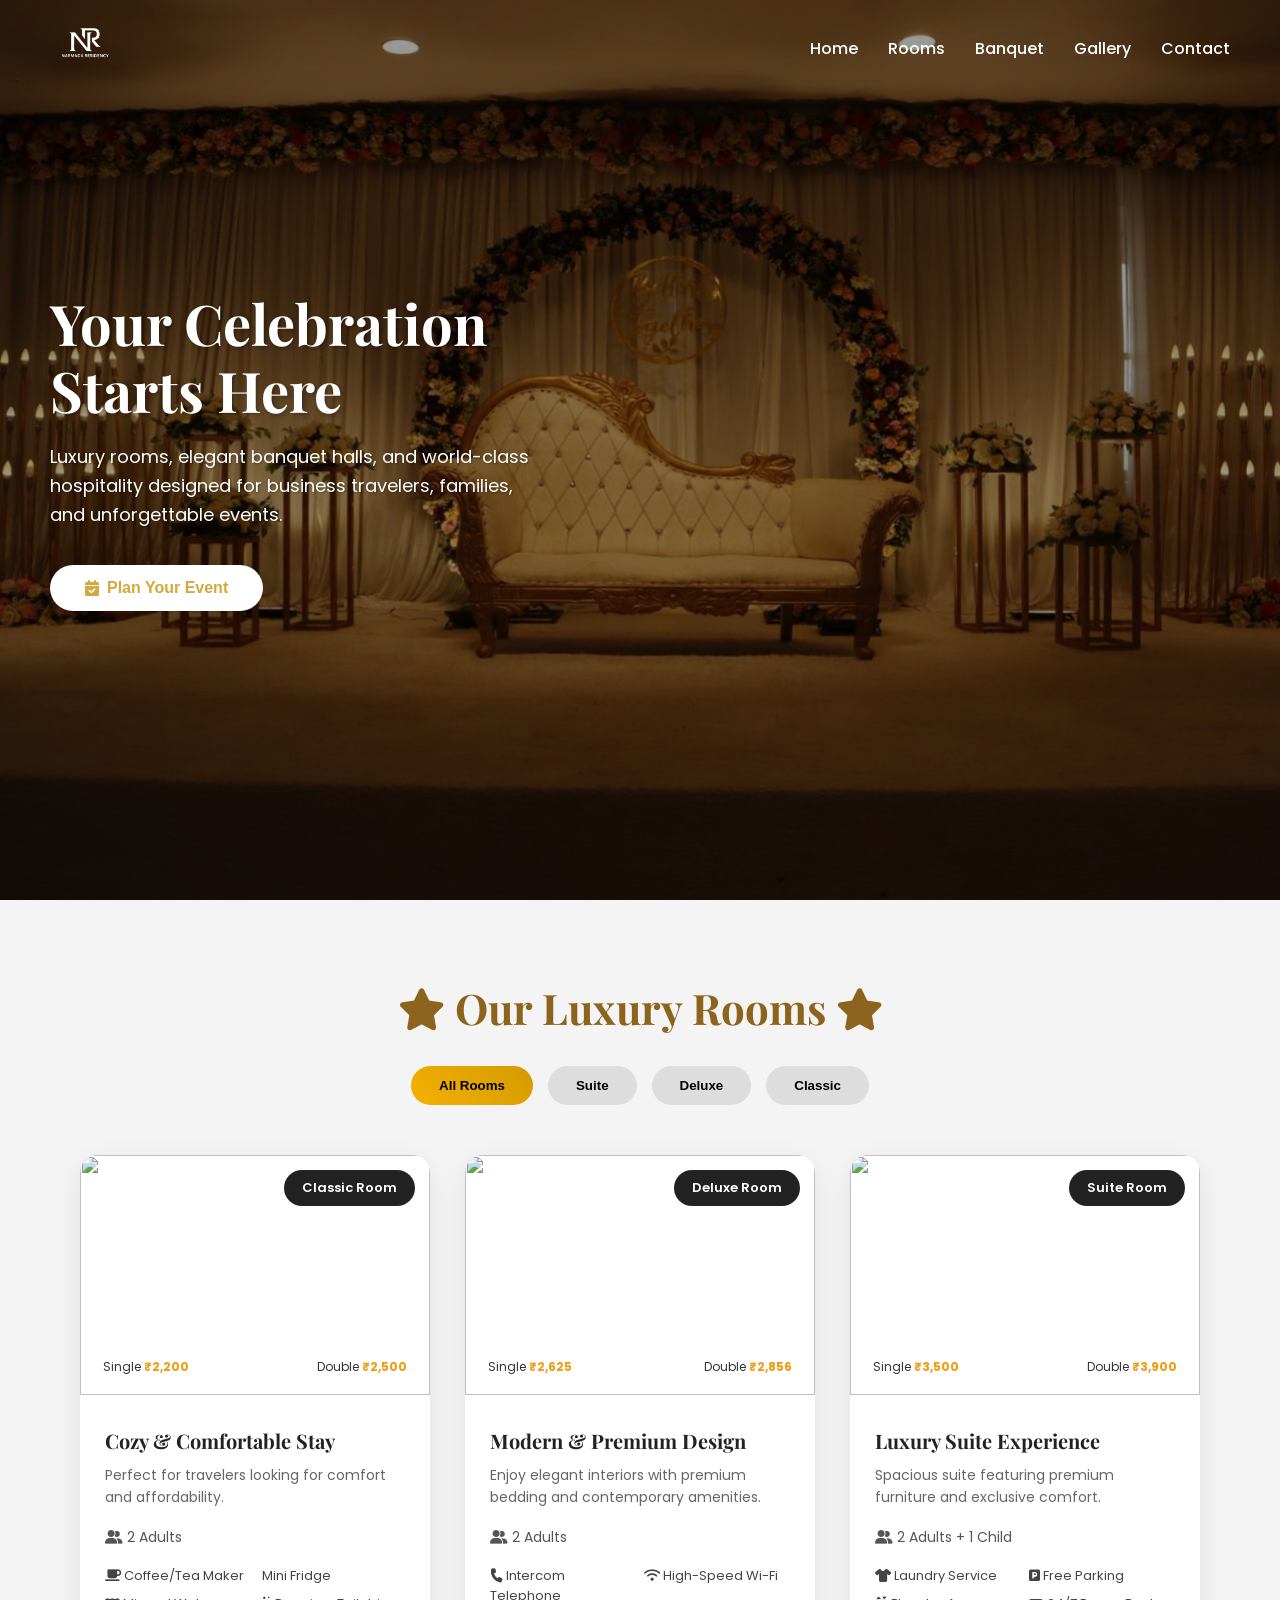
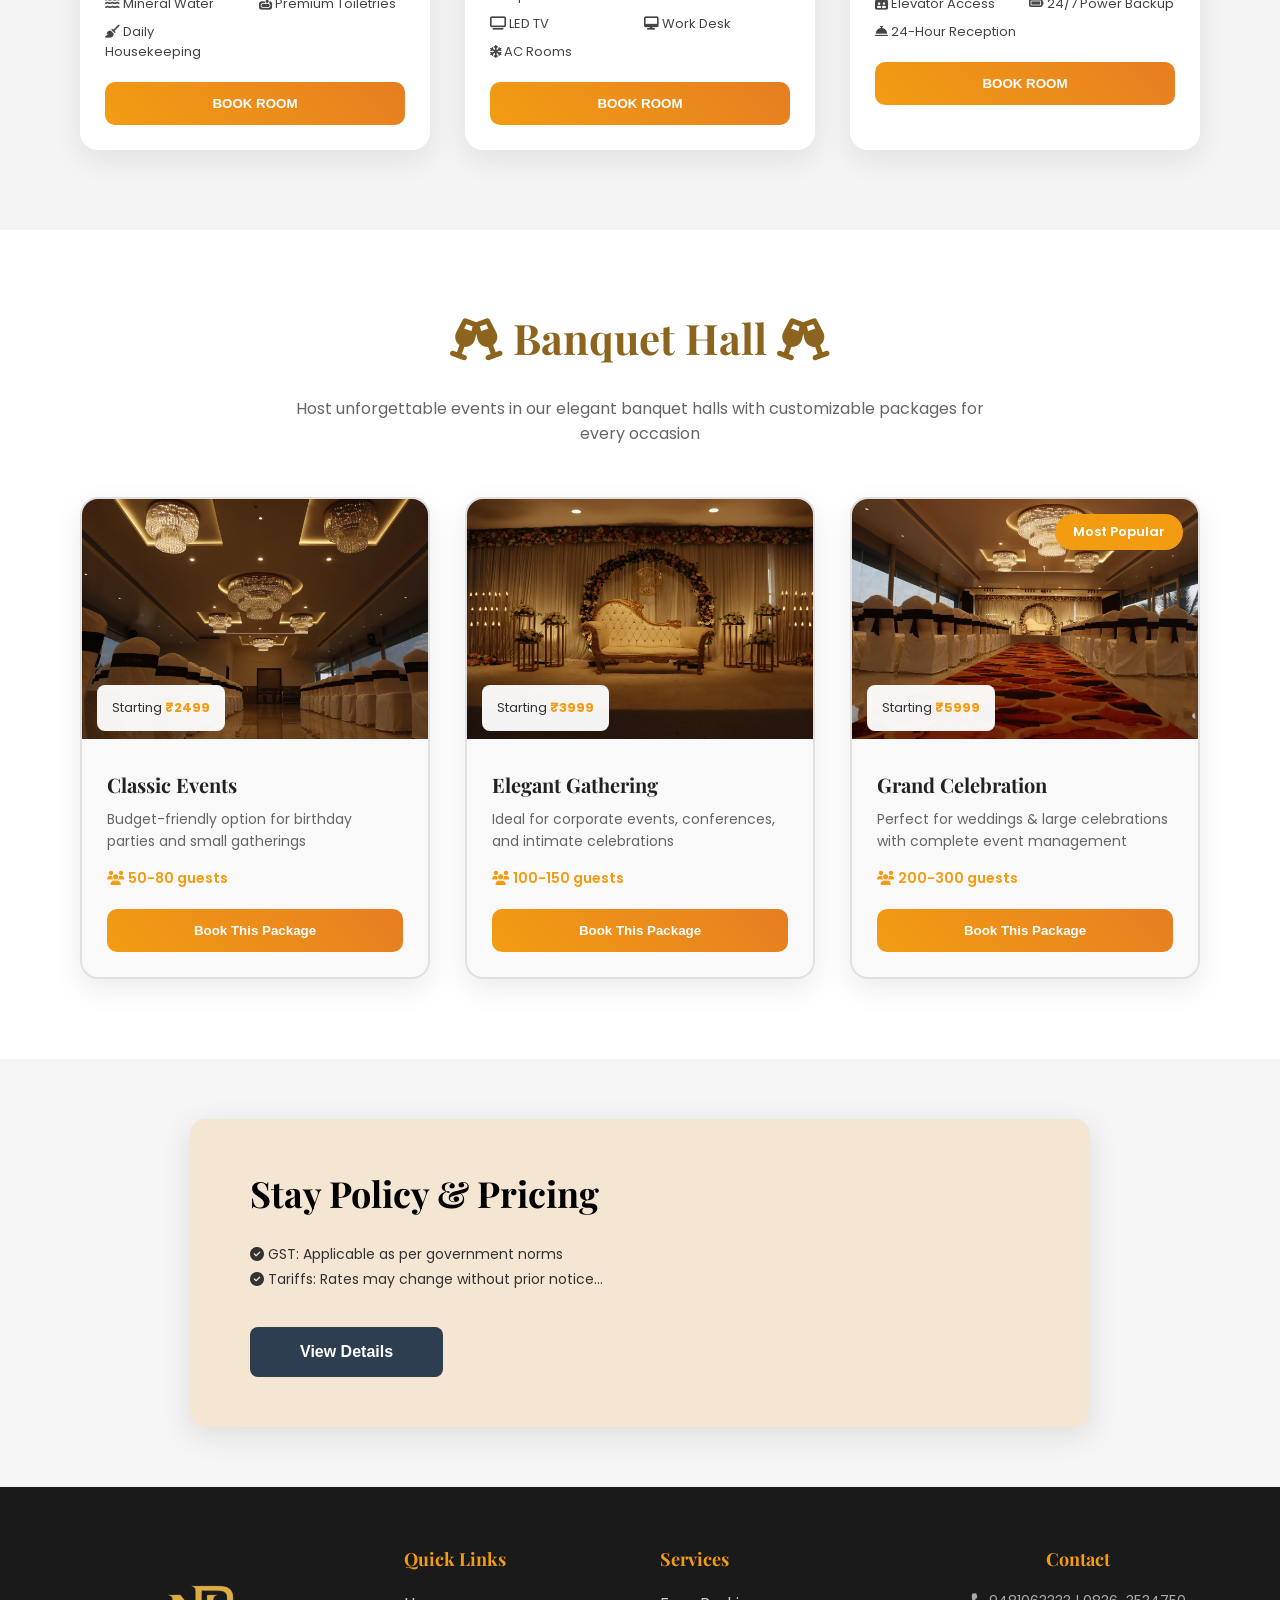
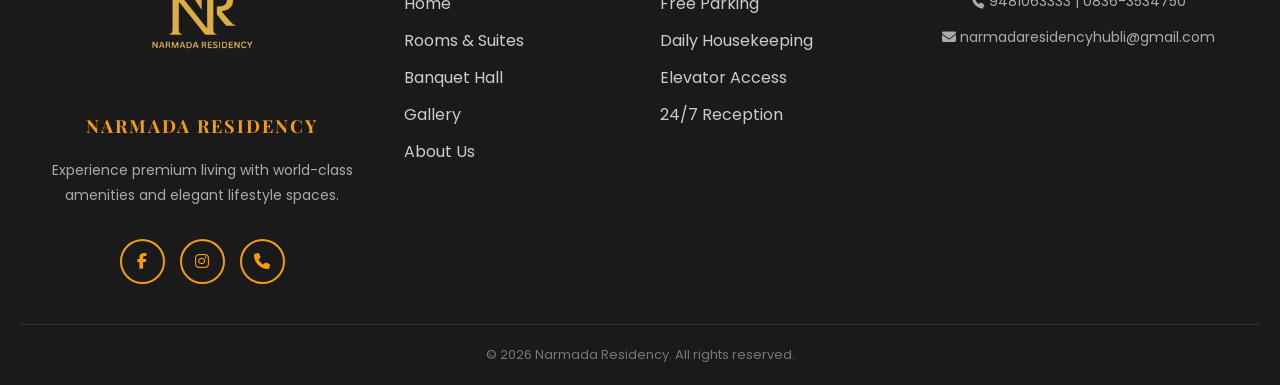
==== commit 5d08924e: "Done with code" ====
--- a/index.html
+++ b/index.html
@@ -38,10 +38,10 @@
         </div>
         <div class="overlay"></div>
         <div class="hero-content" data-aos="fade-right" data-aos-duration="1000">
-            <h1>Experience Excellence</h1>
-            <p>From business travelers to families, enjoy premium accommodations with elevator access, free parking, and daily housekeeping services.</p>
+            <h1>Your Celebration Starts Here</h1>
+            <p>Luxury rooms, elegant banquet halls, and world-class hospitality designed for business travelers, families, and unforgettable events.</p>
             <div class="hero-buttons">
-                <button class="book-now-btn" onclick="openBookingModal('Select Room')"><i class="fas fa-calendar-check"></i> Book Now</button>
+                <button class="book-now-btn" onclick="openBookingModal('Select Room')"><i class="fas fa-calendar-check"></i> Plan Your Event </button>
             </div>
         </div>
     </section>
@@ -59,7 +59,7 @@
             <!-- Classic Room -->
             <div class="room-card" data-category="classic" data-aos="fade-up" data-aos-delay="100">
                 <div class="room-image">
-                    <img src="img/213.jpg">
+                    <img src="img/2.JPG">
                     <span class="room-label">Classic Room</span>
                     <div class="room-price-tag">
                         <div class="price-row">Single <strong>₹2,200</strong></div>
@@ -119,7 +119,7 @@
             <!-- Suite Room -->
             <div class="room-card" data-category="suite" data-aos="fade-up" data-aos-delay="300">
                 <div class="room-image">
-                    <img src="img/sr.jpg">
+                    <img src="img/as.JPG">
                     <span class="room-label">Suite Room</span>
                     <div class="room-price-tag">
                         <div class="price-row">Single <strong>₹3,500</strong></div>
@@ -201,10 +201,10 @@
     </section>
 
     <!-- Policy Banner -->
-    <section class="policy-banner" data-aos="fade-up">
-        <div class="policy-banner-content">
-            <h2>Stay Policy & Pricing</h2>
-            <p id="policyText">
+ <section class="policy-banner" data-aos="fade-up">
+        <div class="policy-banner-content" style="text-align: left; align-items: flex-start;">
+            <h2 style="text-align: left;">Stay Policy & Pricing</h2>
+            <p id="policyText" style="text-align: left;">
                 <i class="fas fa-check-circle"></i> GST: Applicable as per government norms<br>
                 <i class="fas fa-check-circle"></i> Tariffs: Rates may change without prior notice<br>
                 <i class="fas fa-check-circle"></i> Check-in: Flexible 23-hour stay policy available<br>
--- a/style.css
+++ b/style.css
@@ -43,7 +43,7 @@
     display: flex;
     justify-content: space-between;
     align-items: center;
-    padding: 20px 50px;
+    padding: 10px 50px;
     z-index: 1000;
     transition: all 0.4s cubic-bezier(0.165, 0.84, 0.44, 1);
     background: transparent;
@@ -174,7 +174,7 @@
     position: relative;
     z-index: 2;
     max-width: 600px;
-    padding: 0 50px;
+    padding: 200px 50px;
     color: #fff;
     animation: fadeInLeft 1s ease-out;
 }
@@ -635,7 +635,7 @@
 }
 
 .footer-links {
-    text-align: center;
+    text-align: left;
 }
 
 .footer-links h4 {
@@ -653,17 +653,19 @@
     margin-bottom: 12px;
 }
 
+
+
 .footer-links ul li a {
-    color: #aaa;
+    display: inline-block;
+    color: #ccc;
     text-decoration: none;
-    font-size: 14px;
-    transition: 0.3s;
+    transition: all 0.3s ease;
 }
 
 .footer-links ul li a:hover {
-    color: #f39c12;
-}
-
+    color: #fdfbf8;
+    transform: translateX(8px);  /* slight slide effect */
+}
 .footer-contact {
     text-align: center;
 }
